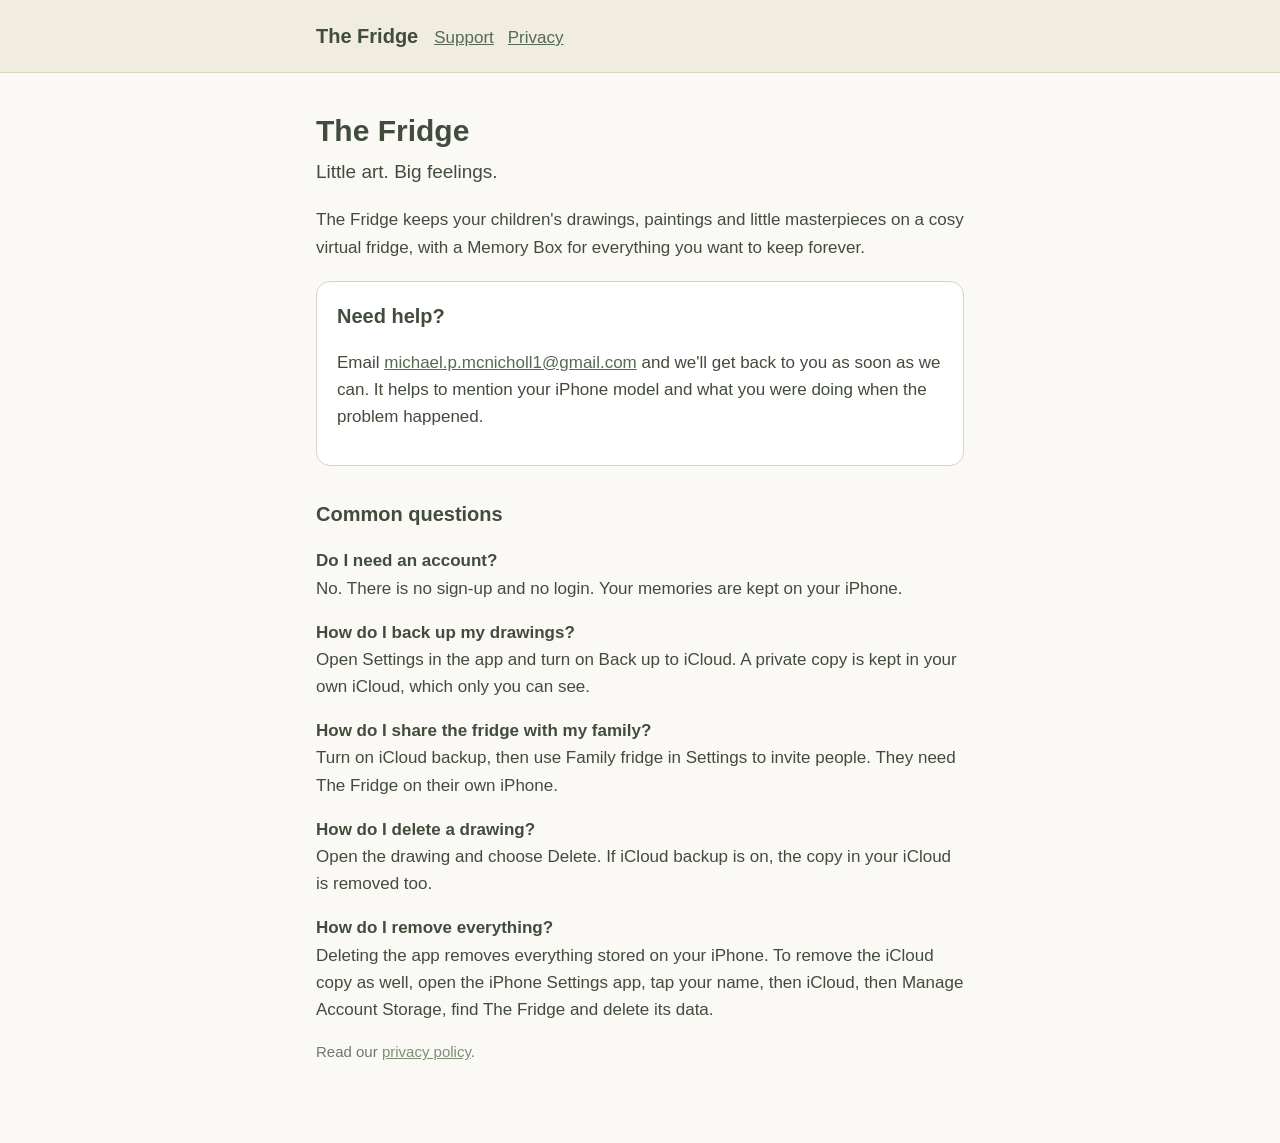
==== index.html @ f43756da "Add The Fridge support page and privacy policy Co-Authored-By: Claude Opus 5.5 (1M context) <noreply" ====
<!doctype html>
<html lang="en-GB">
<head>
<meta charset="utf-8">
<meta name="viewport" content="width=device-width, initial-scale=1">
<title>The Fridge: Support</title>
<link rel="stylesheet" href="style.css">
</head>
<body>
<header><div><a class="brand" href="index.html">The Fridge</a><nav><a href="index.html">Support</a><a href="privacy.html">Privacy</a></nav></div></header>
<main>
<h1>The Fridge</h1>
<p class="tagline">Little art. Big feelings.</p>
<p>The Fridge keeps your children's drawings, paintings and little masterpieces on a cosy virtual fridge, with a Memory Box for everything you want to keep forever.</p>

<div class="card">
<h2 style="margin-top:0">Need help?</h2>
<p>Email <a href="mailto:michael.p.mcnicholl1@gmail.com">michael.p.mcnicholl1@gmail.com</a> and we'll get back to you as soon as we can. It helps to mention your iPhone model and what you were doing when the problem happened.</p>
</div>

<h2>Common questions</h2>
<p><strong>Do I need an account?</strong><br>No. There is no sign-up and no login. Your memories are kept on your iPhone.</p>
<p><strong>How do I back up my drawings?</strong><br>Open Settings in the app and turn on Back up to iCloud. A private copy is kept in your own iCloud, which only you can see.</p>
<p><strong>How do I share the fridge with my family?</strong><br>Turn on iCloud backup, then use Family fridge in Settings to invite people. They need The Fridge on their own iPhone.</p>
<p><strong>How do I delete a drawing?</strong><br>Open the drawing and choose Delete. If iCloud backup is on, the copy in your iCloud is removed too.</p>
<p><strong>How do I remove everything?</strong><br>Deleting the app removes everything stored on your iPhone. To remove the iCloud copy as well, open the iPhone Settings app, tap your name, then iCloud, then Manage Account Storage, find The Fridge and delete its data.</p>

<p class="muted">Read our <a href="privacy.html">privacy policy</a>.</p>
</main>
</body>
</html>
---- style.css ----
:root { --ink:#424c3d; --primary:#546b4e; --cream:#faf9f5; --kitchen:#f0ecdf; --line:#d9d3c2; }
* { box-sizing:border-box; }
body { margin:0; background:var(--cream); color:var(--ink); font:17px/1.6 -apple-system, BlinkMacSystemFont, "Segoe UI", Helvetica, Arial, sans-serif; }
main { max-width:680px; margin:0 auto; padding:40px 16px 64px; }
header { background:var(--kitchen); border-bottom:1px solid var(--line); }
header div { max-width:680px; margin:0 auto; padding:20px 16px; display:flex; gap:16px; align-items:baseline; flex-wrap:wrap; }
header a.brand { font-weight:700; font-size:20px; color:var(--ink); text-decoration:none; }
nav a { color:var(--primary); margin-right:14px; }
h1 { font-size:30px; line-height:1.2; margin:0 0 8px; }
h2 { font-size:20px; margin:32px 0 8px; }
a { color:var(--primary); }
.tagline { font-size:19px; margin-top:0; }
.muted { opacity:.75; font-size:15px; }
.card { background:#fff; border:1px solid var(--line); border-radius:14px; padding:18px 20px; margin:20px 0; }
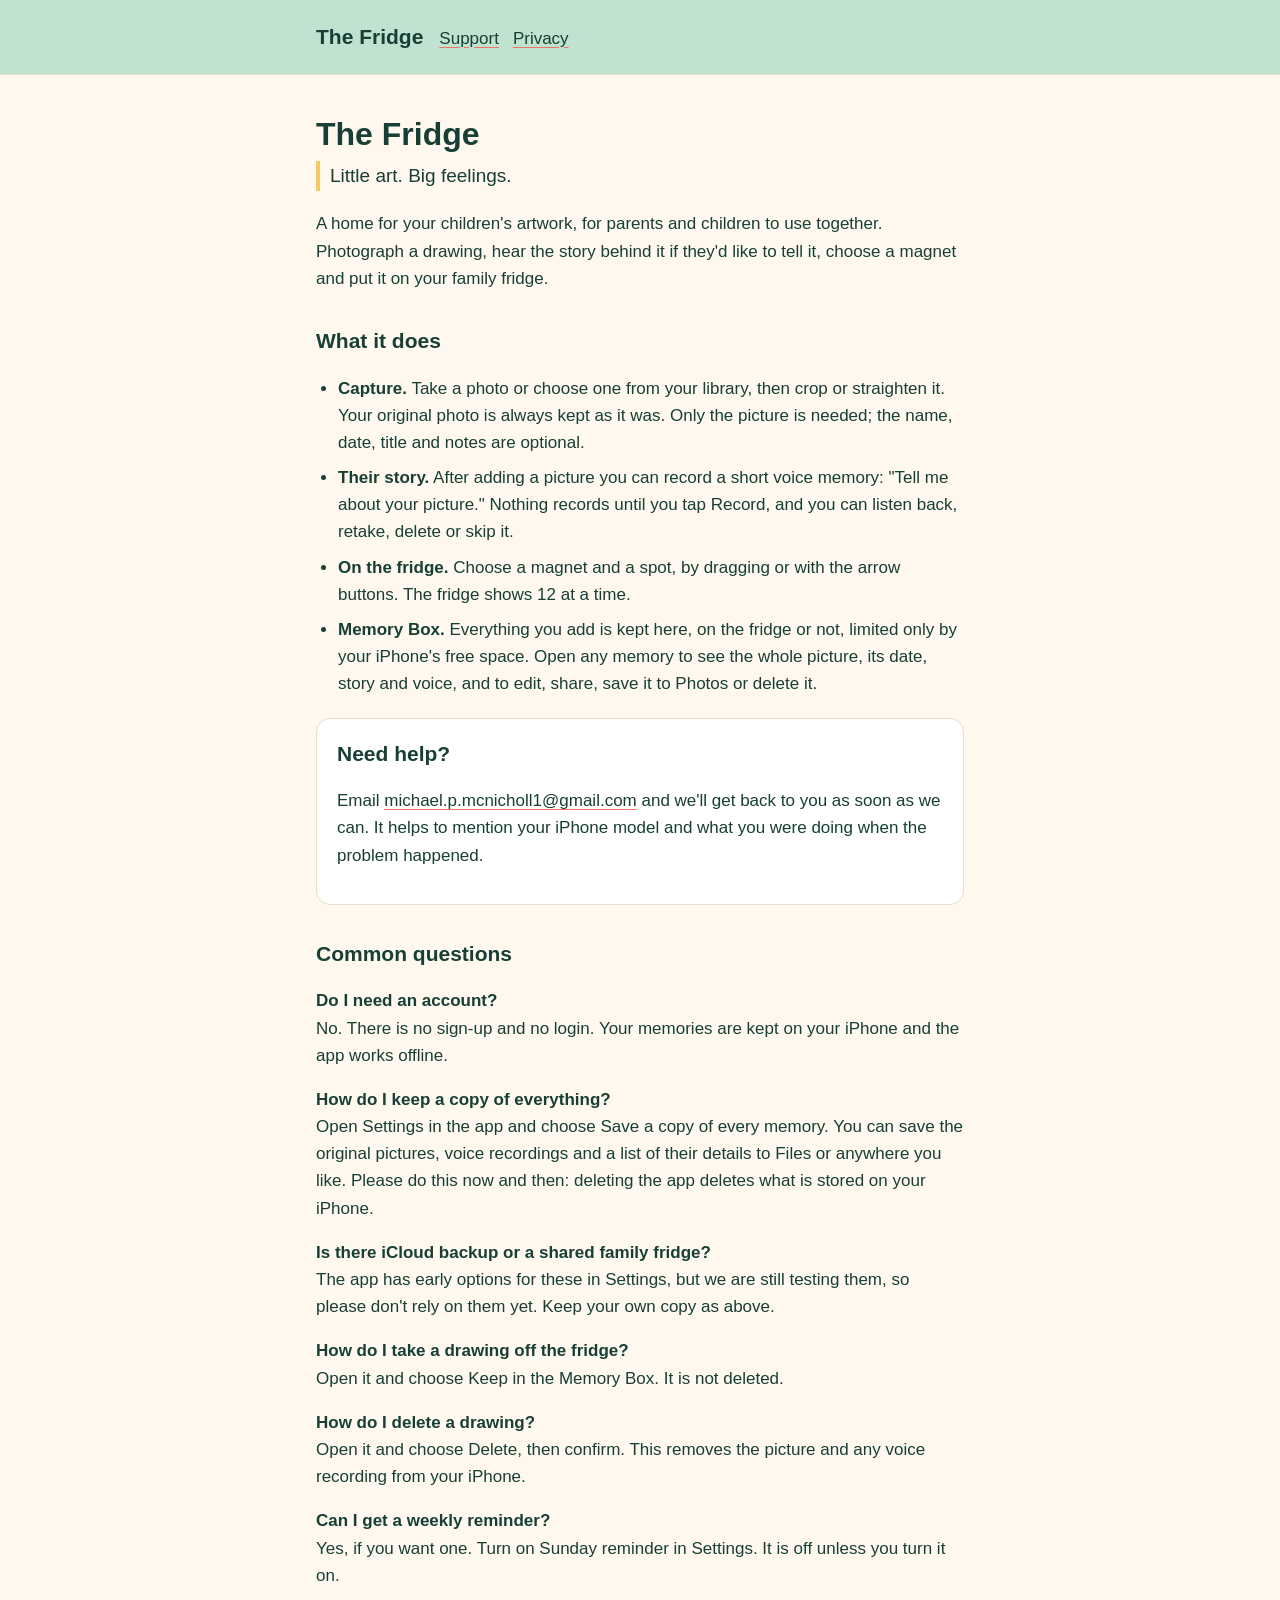
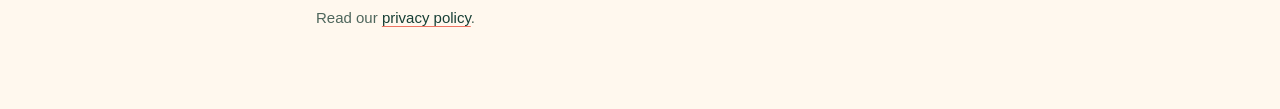
==== commit 8fb3ec22: "Align support and privacy pages with what the app does Removes iCloud backup and family sharing prom" ====
--- a/index.html
+++ b/index.html
@@ -11,7 +11,15 @@
 <main>
 <h1>The Fridge</h1>
 <p class="tagline">Little art. Big feelings.</p>
-<p>The Fridge keeps your children's drawings, paintings and little masterpieces on a cosy virtual fridge, with a Memory Box for everything you want to keep forever.</p>
+<p>A home for your children's artwork, for parents and children to use together. Photograph a drawing, hear the story behind it if they'd like to tell it, choose a magnet and put it on your family fridge.</p>
+
+<h2>What it does</h2>
+<ul>
+<li><strong>Capture.</strong> Take a photo or choose one from your library, then crop or straighten it. Your original photo is always kept as it was. Only the picture is needed; the name, date, title and notes are optional.</li>
+<li><strong>Their story.</strong> After adding a picture you can record a short voice memory: "Tell me about your picture." Nothing records until you tap Record, and you can listen back, retake, delete or skip it.</li>
+<li><strong>On the fridge.</strong> Choose a magnet and a spot, by dragging or with the arrow buttons. The fridge shows 12 at a time.</li>
+<li><strong>Memory Box.</strong> Everything you add is kept here, on the fridge or not, limited only by your iPhone's free space. Open any memory to see the whole picture, its date, story and voice, and to edit, share, save it to Photos or delete it.</li>
+</ul>
 
 <div class="card">
 <h2 style="margin-top:0">Need help?</h2>
@@ -19,11 +27,12 @@
 </div>
 
 <h2>Common questions</h2>
-<p><strong>Do I need an account?</strong><br>No. There is no sign-up and no login. Your memories are kept on your iPhone.</p>
-<p><strong>How do I back up my drawings?</strong><br>Open Settings in the app and turn on Back up to iCloud. A private copy is kept in your own iCloud, which only you can see.</p>
-<p><strong>How do I share the fridge with my family?</strong><br>Turn on iCloud backup, then use Family fridge in Settings to invite people. They need The Fridge on their own iPhone.</p>
-<p><strong>How do I delete a drawing?</strong><br>Open the drawing and choose Delete. If iCloud backup is on, the copy in your iCloud is removed too.</p>
-<p><strong>How do I remove everything?</strong><br>Deleting the app removes everything stored on your iPhone. To remove the iCloud copy as well, open the iPhone Settings app, tap your name, then iCloud, then Manage Account Storage, find The Fridge and delete its data.</p>
+<p><strong>Do I need an account?</strong><br>No. There is no sign-up and no login. Your memories are kept on your iPhone and the app works offline.</p>
+<p><strong>How do I keep a copy of everything?</strong><br>Open Settings in the app and choose Save a copy of every memory. You can save the original pictures, voice recordings and a list of their details to Files or anywhere you like. Please do this now and then: deleting the app deletes what is stored on your iPhone.</p>
+<p><strong>Is there iCloud backup or a shared family fridge?</strong><br>The app has early options for these in Settings, but we are still testing them, so please don't rely on them yet. Keep your own copy as above.</p>
+<p><strong>How do I take a drawing off the fridge?</strong><br>Open it and choose Keep in the Memory Box. It is not deleted.</p>
+<p><strong>How do I delete a drawing?</strong><br>Open it and choose Delete, then confirm. This removes the picture and any voice recording from your iPhone.</p>
+<p><strong>Can I get a weekly reminder?</strong><br>Yes, if you want one. Turn on Sunday reminder in Settings. It is off unless you turn it on.</p>
 
 <p class="muted">Read our <a href="privacy.html">privacy policy</a>.</p>
 </main>
--- a/style.css
+++ b/style.css
@@ -1,14 +1,18 @@
-:root { --ink:#424c3d; --primary:#546b4e; --cream:#faf9f5; --kitchen:#f0ecdf; --line:#d9d3c2; }
+/* Cream, evergreen, mint, coral and sunshine. Nunito and Inter are used when installed; nothing is downloaded. */
+:root { --ink:#173F35; --muted:#4E665C; --cream:#FFF8EE; --mint:#BFE3D0; --coral:#EF7464; --sunshine:#F4C95D; --line:#E7DDCB; }
 * { box-sizing:border-box; }
-body { margin:0; background:var(--cream); color:var(--ink); font:17px/1.6 -apple-system, BlinkMacSystemFont, "Segoe UI", Helvetica, Arial, sans-serif; }
+body { margin:0; background:var(--cream); color:var(--ink); font:17px/1.6 Inter, -apple-system, BlinkMacSystemFont, "Segoe UI", Helvetica, Arial, sans-serif; }
 main { max-width:680px; margin:0 auto; padding:40px 16px 64px; }
-header { background:var(--kitchen); border-bottom:1px solid var(--line); }
+header { background:var(--mint); border-bottom:1px solid var(--line); }
 header div { max-width:680px; margin:0 auto; padding:20px 16px; display:flex; gap:16px; align-items:baseline; flex-wrap:wrap; }
-header a.brand { font-weight:700; font-size:20px; color:var(--ink); text-decoration:none; }
-nav a { color:var(--primary); margin-right:14px; }
-h1 { font-size:30px; line-height:1.2; margin:0 0 8px; }
-h2 { font-size:20px; margin:32px 0 8px; }
-a { color:var(--primary); }
-.tagline { font-size:19px; margin-top:0; }
-.muted { opacity:.75; font-size:15px; }
+header a.brand { font-family:Nunito, ui-rounded, "SF Pro Rounded", -apple-system, sans-serif; font-weight:800; font-size:21px; color:var(--ink); text-decoration:none; }
+nav a { color:var(--ink); margin-right:14px; }
+h1, h2 { font-family:Nunito, ui-rounded, "SF Pro Rounded", -apple-system, sans-serif; font-weight:800; }
+h1 { font-size:32px; line-height:1.2; margin:0 0 8px; }
+h2 { font-size:21px; margin:32px 0 8px; }
+a { color:var(--ink); text-decoration-color:var(--coral); text-underline-offset:3px; }
+ul { padding-left:22px; }
+li { margin-bottom:8px; }
+.tagline { font-size:19px; margin-top:0; border-left:4px solid var(--sunshine); padding-left:10px; }
+.muted { color:var(--muted); font-size:15px; }
 .card { background:#fff; border:1px solid var(--line); border-radius:14px; padding:18px 20px; margin:20px 0; }
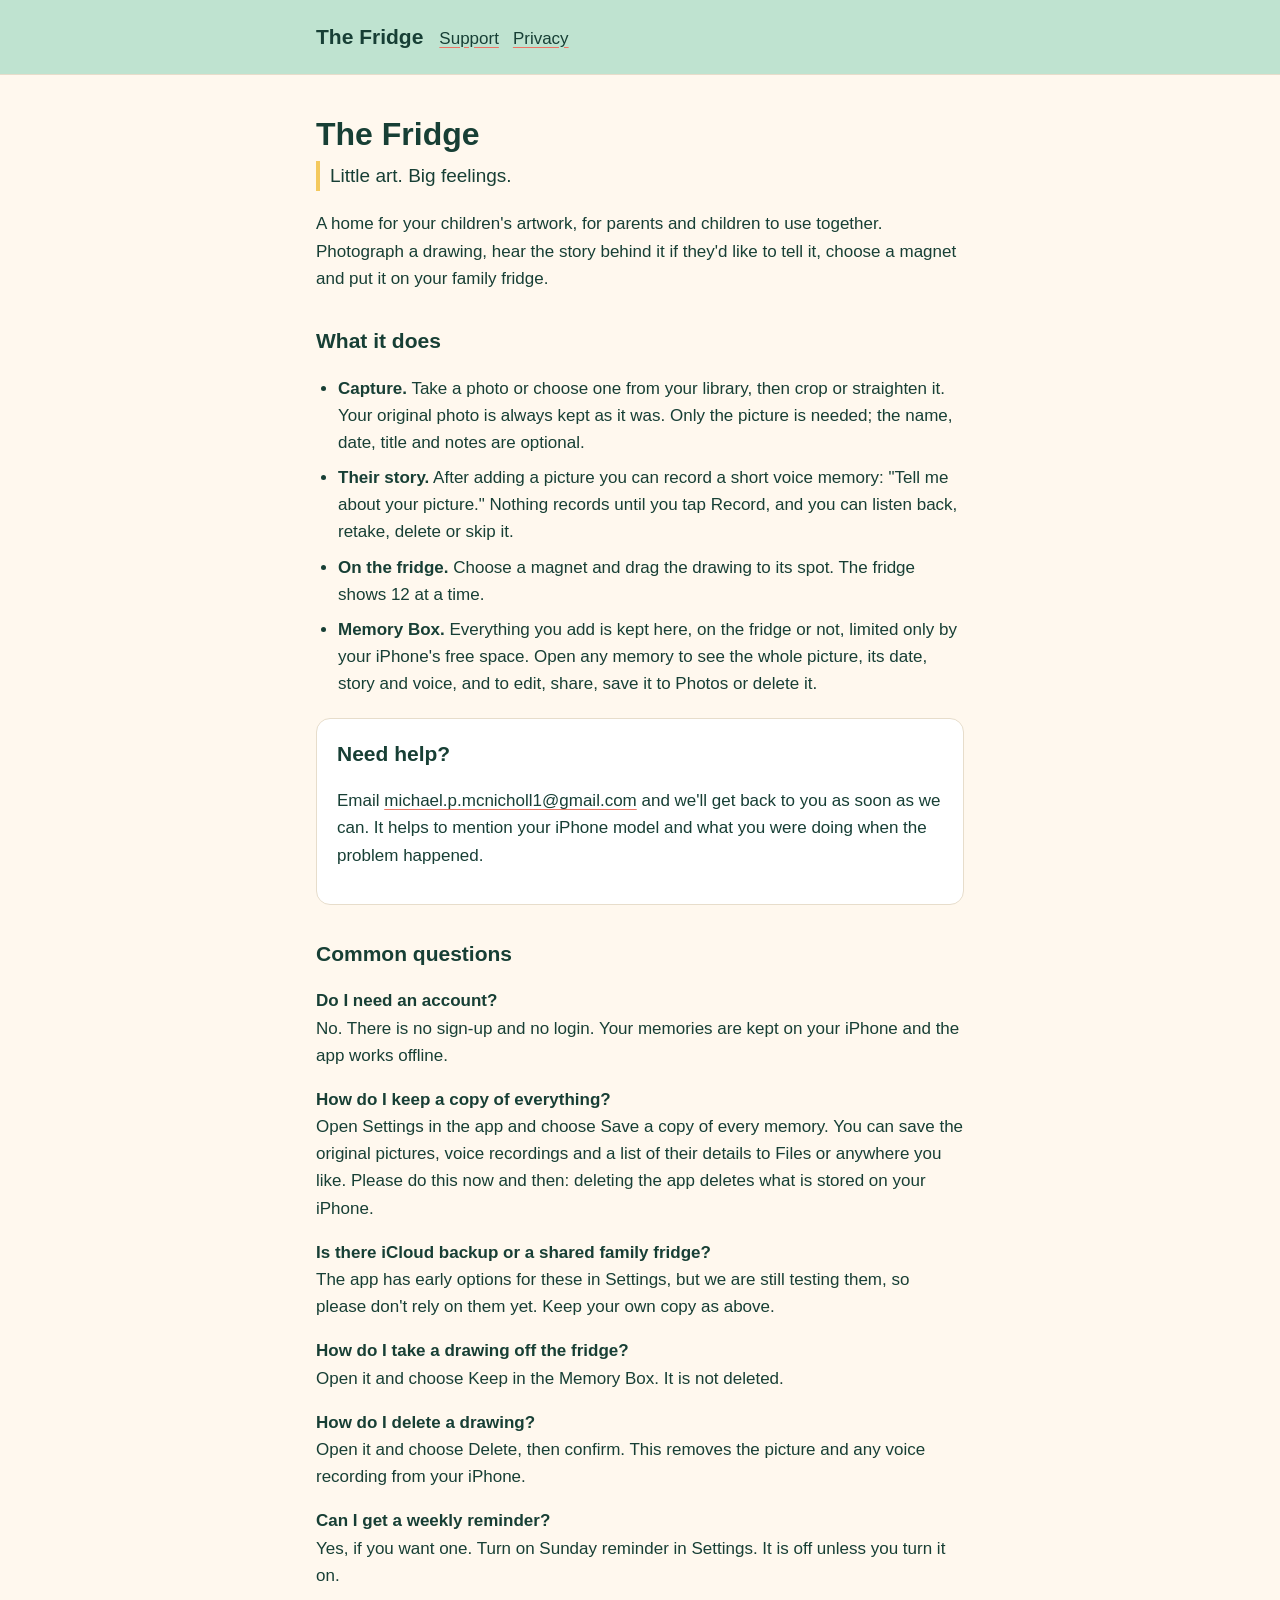
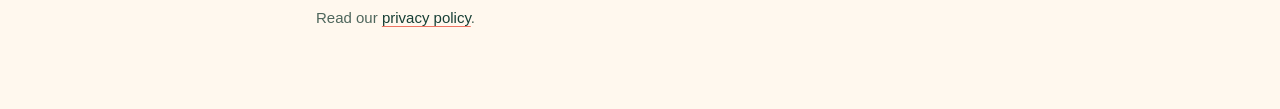
==== commit 5c7c4f59: "Describe placing a drawing by dragging Co-Authored-By: Claude Opus 5.5 (1M context) <noreply@anthrop" ====
--- a/index.html
+++ b/index.html
@@ -17,7 +17,7 @@
 <ul>
 <li><strong>Capture.</strong> Take a photo or choose one from your library, then crop or straighten it. Your original photo is always kept as it was. Only the picture is needed; the name, date, title and notes are optional.</li>
 <li><strong>Their story.</strong> After adding a picture you can record a short voice memory: "Tell me about your picture." Nothing records until you tap Record, and you can listen back, retake, delete or skip it.</li>
-<li><strong>On the fridge.</strong> Choose a magnet and a spot, by dragging or with the arrow buttons. The fridge shows 12 at a time.</li>
+<li><strong>On the fridge.</strong> Choose a magnet and drag the drawing to its spot. The fridge shows 12 at a time.</li>
 <li><strong>Memory Box.</strong> Everything you add is kept here, on the fridge or not, limited only by your iPhone's free space. Open any memory to see the whole picture, its date, story and voice, and to edit, share, save it to Photos or delete it.</li>
 </ul>
 
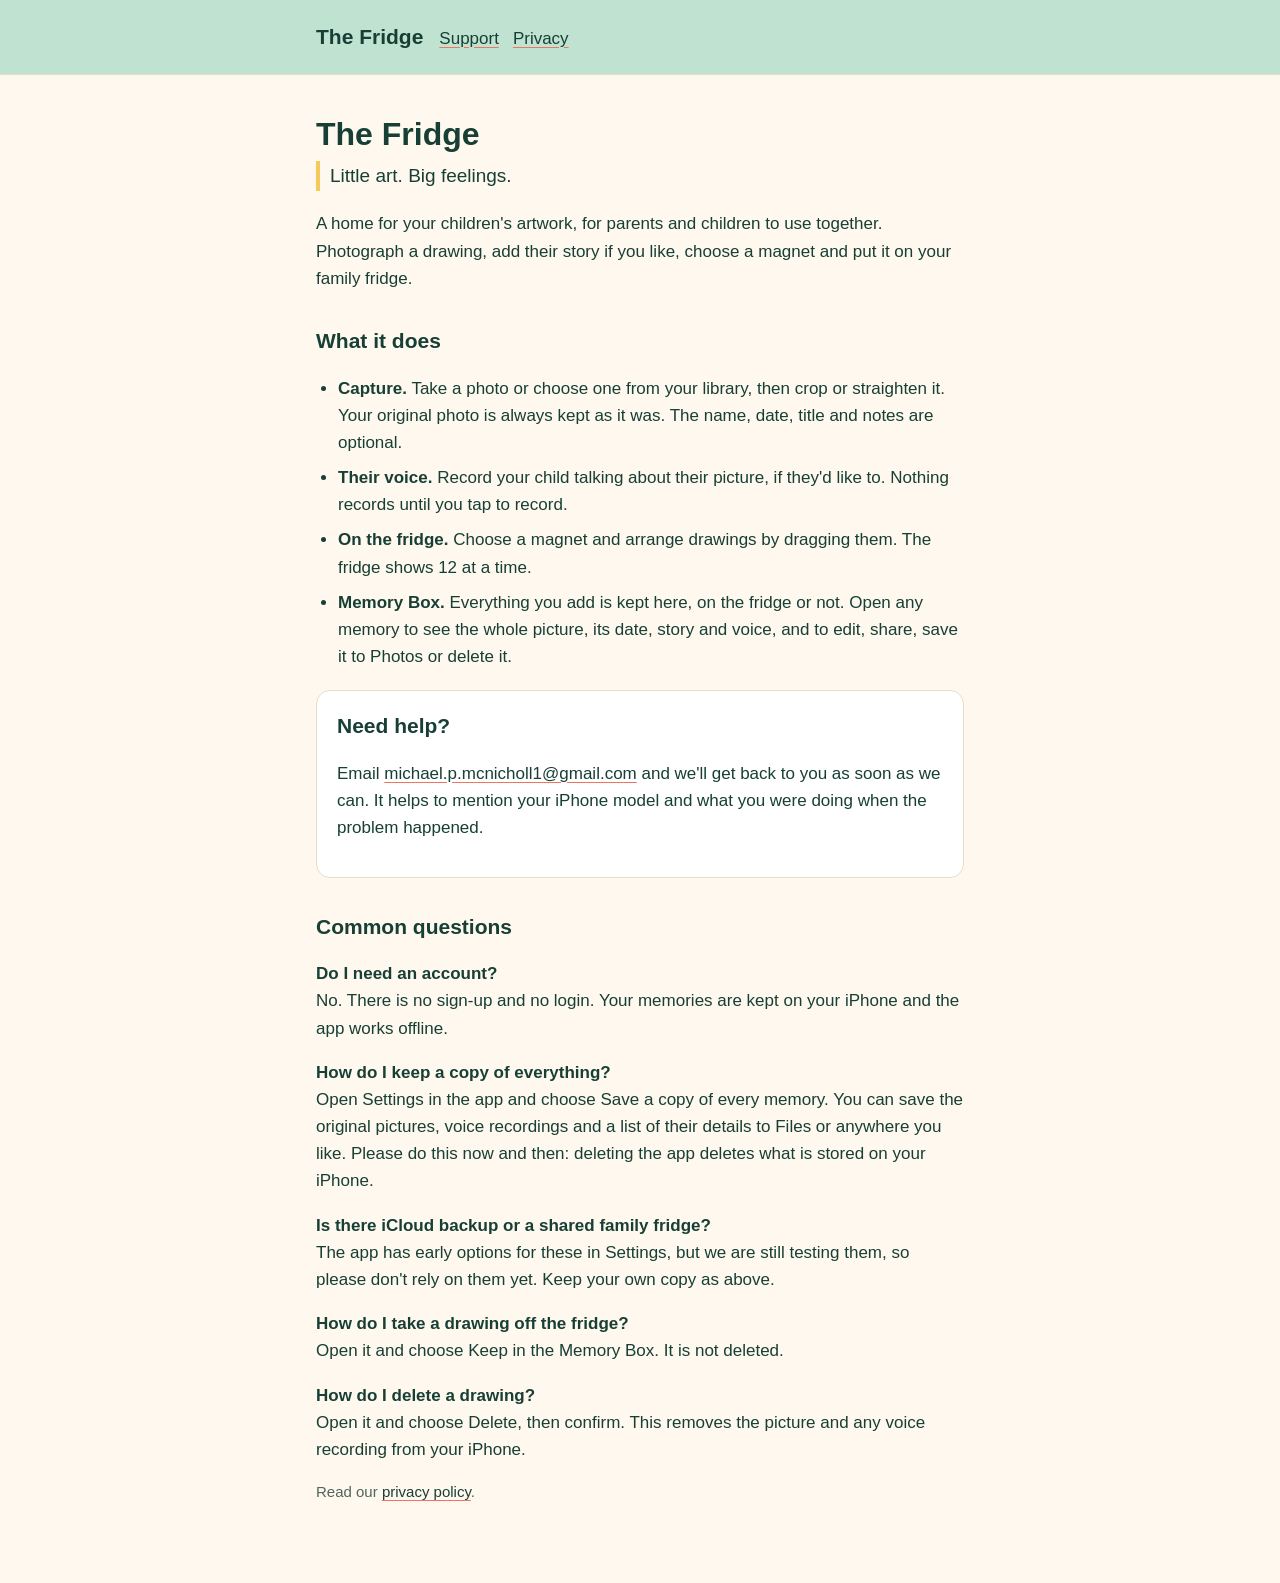
==== commit 71de9ba7: "Describe only what the current app does The story step and Sunday reminder are not in the app, so th" ====
--- a/index.html
+++ b/index.html
@@ -11,14 +11,14 @@
 <main>
 <h1>The Fridge</h1>
 <p class="tagline">Little art. Big feelings.</p>
-<p>A home for your children's artwork, for parents and children to use together. Photograph a drawing, hear the story behind it if they'd like to tell it, choose a magnet and put it on your family fridge.</p>
+<p>A home for your children's artwork, for parents and children to use together. Photograph a drawing, add their story if you like, choose a magnet and put it on your family fridge.</p>
 
 <h2>What it does</h2>
 <ul>
-<li><strong>Capture.</strong> Take a photo or choose one from your library, then crop or straighten it. Your original photo is always kept as it was. Only the picture is needed; the name, date, title and notes are optional.</li>
-<li><strong>Their story.</strong> After adding a picture you can record a short voice memory: "Tell me about your picture." Nothing records until you tap Record, and you can listen back, retake, delete or skip it.</li>
-<li><strong>On the fridge.</strong> Choose a magnet and drag the drawing to its spot. The fridge shows 12 at a time.</li>
-<li><strong>Memory Box.</strong> Everything you add is kept here, on the fridge or not, limited only by your iPhone's free space. Open any memory to see the whole picture, its date, story and voice, and to edit, share, save it to Photos or delete it.</li>
+<li><strong>Capture.</strong> Take a photo or choose one from your library, then crop or straighten it. Your original photo is always kept as it was. The name, date, title and notes are optional.</li>
+<li><strong>Their voice.</strong> Record your child talking about their picture, if they'd like to. Nothing records until you tap to record.</li>
+<li><strong>On the fridge.</strong> Choose a magnet and arrange drawings by dragging them. The fridge shows 12 at a time.</li>
+<li><strong>Memory Box.</strong> Everything you add is kept here, on the fridge or not. Open any memory to see the whole picture, its date, story and voice, and to edit, share, save it to Photos or delete it.</li>
 </ul>
 
 <div class="card">
@@ -32,7 +32,6 @@
 <p><strong>Is there iCloud backup or a shared family fridge?</strong><br>The app has early options for these in Settings, but we are still testing them, so please don't rely on them yet. Keep your own copy as above.</p>
 <p><strong>How do I take a drawing off the fridge?</strong><br>Open it and choose Keep in the Memory Box. It is not deleted.</p>
 <p><strong>How do I delete a drawing?</strong><br>Open it and choose Delete, then confirm. This removes the picture and any voice recording from your iPhone.</p>
-<p><strong>Can I get a weekly reminder?</strong><br>Yes, if you want one. Turn on Sunday reminder in Settings. It is off unless you turn it on.</p>
 
 <p class="muted">Read our <a href="privacy.html">privacy policy</a>.</p>
 </main>
